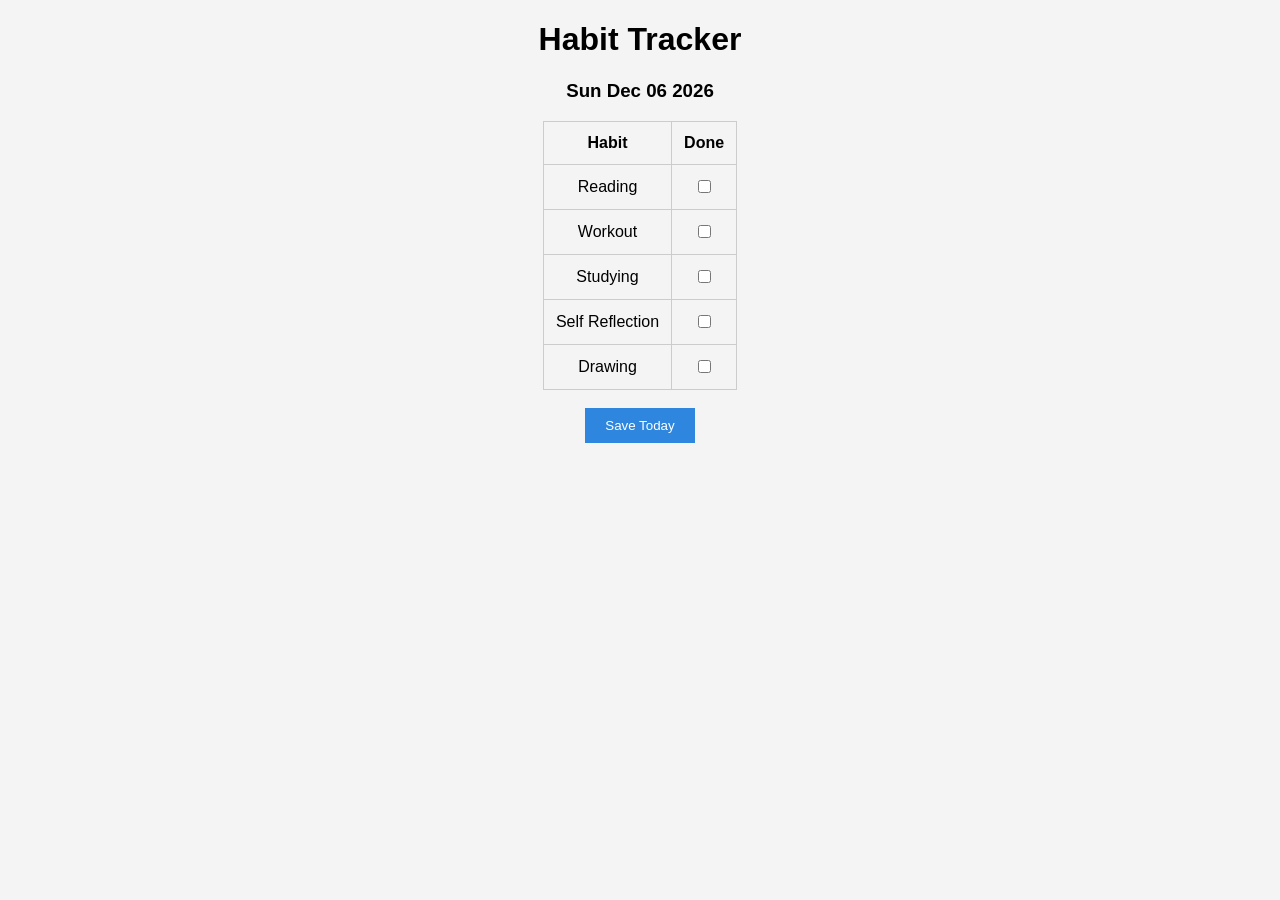
==== tracker.html @ 4c00a38f "Add files via upload" ====
<!DOCTYPE html>
<html lang="en">
<head>
  <meta charset="UTF-8" />
  <meta name="viewport" content="width=device-width, initial-scale=1.0"/>
  <title>HabitGrid — April 2026</title>
  <link rel="stylesheet" href="style.css" />
  <link href="https://fonts.googleapis.com/css2?family=Syne:wght@400;600;700;800&family=DM+Mono:wght@300;400;500&display=swap" rel="stylesheet"/>
</head>
<body class="tracker-page">

  <!-- Top Bar -->
  <header class="topbar">
    <div class="topbar-left">
      <div class="brand-icon small">
        <span class="dot d1"></span><span class="dot d2"></span>
        <span class="dot d3"></span><span class="dot d4"></span>
      </div>
      <span class="topbar-title">HabitGrid</span>
    </div>
    <div class="topbar-center">
      <span class="month-label">April 2026</span>
    </div>
    <div class="topbar-right">
      <span class="user-badge" id="userBadge">—</span>
      <button class="btn-logout" id="logoutBtn">Logout</button>
    </div>
  </header>

  <!-- Loading overlay -->
  <div class="loading-overlay" id="loadingOverlay">
    <div class="loader-ring"></div>
    <p>Syncing your grid…</p>
  </div>

  <!-- Main content -->
  <main class="main-content">

    <!-- Summary cards -->
    <section class="summary-row" id="summaryRow"></section>

    <!-- Grid -->
    <section class="grid-section">
      <div class="grid-scroll-wrapper">
        <table class="habit-table" id="habitTable">
          <thead>
            <tr id="dateHeaderRow">
              <th class="habit-label-th">Habit</th>
              <!-- date cols injected by JS -->
            </tr>
          </thead>
          <tbody id="habitBody">
            <!-- rows injected by JS -->
          </tbody>
        </table>
      </div>
    </section>

    <!-- Legend -->
    <div class="legend">
      <span class="legend-item"><span class="legend-dot done"></span> Done</span>
      <span class="legend-item"><span class="legend-dot today"></span> Today</span>
      <span class="legend-item"><span class="legend-dot locked"></span> Locked</span>
    </div>

  </main>

  <!-- Toast -->
  <div class="toast" id="toast"></div>

  <script src="script.js"></script>
</body>
</html>
---- style.css ----
/* ==============================
   CSS Variables & Reset
================================ */
:root {
  --bg: #0d0f14;
  --bg2: #13161e;
  --bg3: #1a1e29;
  --border: #272c3a;
  --text: #e8eaf0;
  --text-muted: #6b7280;
  --text-dim: #3d4455;

  --accent: #f0c040;
  --accent2: #e8834a;

  /* Habit colors */
  --c-workout:  #f97316;
  --c-reading:  #3b82f6;
  --c-learning: #8b5cf6;
  --c-icebath:  #06b6d4;
  --c-selfctrl: #22c55e;
  --c-audio:    #ec4899;

  --radius: 8px;
  --cell: 34px;
  --font-display: 'Syne', sans-serif;
  --font-mono: 'DM Mono', monospace;
}

*, *::before, *::after { box-sizing: border-box; margin: 0; padding: 0; }

html { scroll-behavior: smooth; }

body {
  background: var(--bg);
  color: var(--text);
  font-family: var(--font-mono);
  min-height: 100vh;
  overflow-x: hidden;
}

/* ==============================
   LOGIN PAGE
================================ */
.login-page {
  display: flex;
  align-items: center;
  justify-content: center;
  min-height: 100vh;
  position: relative;
}

.login-bg {
  position: fixed;
  inset: 0;
  background:
    radial-gradient(ellipse 80% 60% at 20% 20%, rgba(240,192,64,0.07) 0%, transparent 60%),
    radial-gradient(ellipse 60% 50% at 80% 80%, rgba(236,72,153,0.06) 0%, transparent 55%),
    var(--bg);
  z-index: 0;
}

.grid-overlay {
  position: absolute;
  inset: 0;
  background-image:
    linear-gradient(var(--border) 1px, transparent 1px),
    linear-gradient(90deg, var(--border) 1px, transparent 1px);
  background-size: 40px 40px;
  opacity: 0.4;
}

.login-wrapper {
  position: relative;
  z-index: 1;
  width: 100%;
  max-width: 420px;
  padding: 20px;
}

.login-card {
  background: var(--bg2);
  border: 1px solid var(--border);
  border-radius: 16px;
  padding: 48px 40px 36px;
  box-shadow: 0 40px 80px rgba(0,0,0,0.5);
}

/* Brand block */
.login-brand {
  text-align: center;
  margin-bottom: 40px;
}

.brand-icon {
  display: inline-grid;
  grid-template-columns: 1fr 1fr;
  gap: 5px;
  margin-bottom: 16px;
}

.brand-icon.small {
  gap: 3px;
  display: inline-grid;
  grid-template-columns: 1fr 1fr;
}

.dot {
  width: 12px; height: 12px;
  border-radius: 50%;
  display: block;
}
.brand-icon.small .dot { width: 7px; height: 7px; }

.d1 { background: var(--c-workout); }
.d2 { background: var(--c-reading); }
.d3 { background: var(--c-selfctrl); }
.d4 { background: var(--c-audio); }

.brand-name {
  font-family: var(--font-display);
  font-size: 2rem;
  font-weight: 800;
  letter-spacing: -0.03em;
  color: var(--text);
}

.brand-sub {
  font-size: 0.75rem;
  color: var(--text-muted);
  letter-spacing: 0.12em;
  text-transform: uppercase;
  margin-top: 4px;
}

/* Form */
.login-form { display: flex; flex-direction: column; gap: 16px; }

.field-group { display: flex; flex-direction: column; gap: 6px; }

.field-group label {
  font-size: 0.7rem;
  letter-spacing: 0.1em;
  text-transform: uppercase;
  color: var(--text-muted);
}

.field-group input {
  background: var(--bg3);
  border: 1px solid var(--border);
  border-radius: var(--radius);
  color: var(--text);
  font-family: var(--font-mono);
  font-size: 0.95rem;
  padding: 12px 14px;
  outline: none;
  transition: border-color 0.2s;
}

.field-group input:focus {
  border-color: var(--accent);
}

.field-group input::placeholder {
  color: var(--text-dim);
}

.error-msg {
  font-size: 0.78rem;
  color: #f87171;
  background: rgba(248,113,113,0.08);
  border: 1px solid rgba(248,113,113,0.2);
  border-radius: 6px;
  padding: 8px 12px;
  display: none;
}
.error-msg.visible { display: block; }

.btn-login {
  background: var(--accent);
  border: none;
  border-radius: var(--radius);
  color: #0d0f14;
  cursor: pointer;
  font-family: var(--font-display);
  font-size: 0.95rem;
  font-weight: 700;
  padding: 14px;
  letter-spacing: 0.02em;
  display: flex;
  align-items: center;
  justify-content: center;
  gap: 8px;
  transition: opacity 0.2s, transform 0.15s;
  margin-top: 4px;
}

.btn-login:hover { opacity: 0.88; transform: translateY(-1px); }
.btn-login:active { transform: translateY(0); }

.btn-arrow { font-size: 1.1rem; }

.login-hint {
  text-align: center;
  font-size: 0.7rem;
  color: var(--text-dim);
  margin-top: 20px;
}

/* ==============================
   TRACKER PAGE
================================ */
.tracker-page { background: var(--bg); }

/* Topbar */
.topbar {
  position: sticky;
  top: 0;
  z-index: 100;
  display: flex;
  align-items: center;
  justify-content: space-between;
  padding: 12px 28px;
  background: rgba(13,15,20,0.9);
  backdrop-filter: blur(12px);
  border-bottom: 1px solid var(--border);
}

.topbar-left {
  display: flex;
  align-items: center;
  gap: 10px;
}

.topbar-title {
  font-family: var(--font-display);
  font-weight: 800;
  font-size: 1.1rem;
  letter-spacing: -0.02em;
}

.topbar-center .month-label {
  font-family: var(--font-display);
  font-weight: 700;
  font-size: 1rem;
  color: var(--accent);
  letter-spacing: 0.02em;
}

.topbar-right {
  display: flex;
  align-items: center;
  gap: 12px;
}

.user-badge {
  font-size: 0.78rem;
  font-weight: 500;
  color: var(--text-muted);
  background: var(--bg3);
  border: 1px solid var(--border);
  padding: 5px 12px;
  border-radius: 20px;
}

.btn-logout {
  background: transparent;
  border: 1px solid var(--border);
  border-radius: 6px;
  color: var(--text-muted);
  cursor: pointer;
  font-family: var(--font-mono);
  font-size: 0.75rem;
  padding: 5px 12px;
  transition: border-color 0.2s, color 0.2s;
}
.btn-logout:hover { border-color: #f87171; color: #f87171; }

/* Loading */
.loading-overlay {
  position: fixed;
  inset: 0;
  background: rgba(13,15,20,0.88);
  z-index: 200;
  display: flex;
  flex-direction: column;
  align-items: center;
  justify-content: center;
  gap: 16px;
  font-size: 0.85rem;
  color: var(--text-muted);
  letter-spacing: 0.05em;
  transition: opacity 0.3s;
}
.loading-overlay.hidden { opacity: 0; pointer-events: none; }

.loader-ring {
  width: 40px; height: 40px;
  border: 3px solid var(--border);
  border-top-color: var(--accent);
  border-radius: 50%;
  animation: spin 0.8s linear infinite;
}
@keyframes spin { to { transform: rotate(360deg); } }

/* Main */
.main-content {
  max-width: 1300px;
  margin: 0 auto;
  padding: 28px 20px 60px;
}

/* Summary row */
.summary-row {
  display: flex;
  flex-wrap: wrap;
  gap: 12px;
  margin-bottom: 28px;
}

.summary-card {
  flex: 1 1 140px;
  background: var(--bg2);
  border: 1px solid var(--border);
  border-radius: 12px;
  padding: 14px 18px;
  position: relative;
  overflow: hidden;
  transition: transform 0.2s;
}
.summary-card:hover { transform: translateY(-2px); }

.summary-card::before {
  content: '';
  position: absolute;
  left: 0; top: 0; bottom: 0;
  width: 3px;
  border-radius: 3px 0 0 3px;
  background: var(--habit-color, var(--accent));
}

.summary-habit-name {
  font-size: 0.68rem;
  text-transform: uppercase;
  letter-spacing: 0.1em;
  color: var(--text-muted);
  margin-bottom: 8px;
  white-space: nowrap;
  overflow: hidden;
  text-overflow: ellipsis;
}

.summary-streak {
  font-family: var(--font-display);
  font-weight: 800;
  font-size: 1.8rem;
  line-height: 1;
  color: var(--habit-color, var(--accent));
}

.summary-streak-label {
  font-size: 0.65rem;
  color: var(--text-muted);
  margin-top: 2px;
  letter-spacing: 0.06em;
}

.summary-completion {
  font-size: 0.7rem;
  color: var(--text-muted);
  margin-top: 6px;
}

/* Grid section */
.grid-section {
  background: var(--bg2);
  border: 1px solid var(--border);
  border-radius: 14px;
  overflow: hidden;
}

.grid-scroll-wrapper {
  overflow-x: auto;
  -webkit-overflow-scrolling: touch;
}

.habit-table {
  border-collapse: collapse;
  width: max-content;
  min-width: 100%;
}

/* Table header */
.habit-table thead tr {
  background: var(--bg3);
  border-bottom: 1px solid var(--border);
}

.habit-label-th {
  position: sticky;
  left: 0;
  z-index: 10;
  background: var(--bg3);
  padding: 14px 20px 14px 20px;
  text-align: left;
  font-size: 0.68rem;
  letter-spacing: 0.1em;
  text-transform: uppercase;
  color: var(--text-muted);
  border-right: 1px solid var(--border);
  min-width: 160px;
  white-space: nowrap;
}

.date-th {
  width: var(--cell);
  min-width: var(--cell);
  text-align: center;
  font-size: 0.65rem;
  font-weight: 500;
  color: var(--text-muted);
  padding: 10px 4px;
  white-space: nowrap;
}

.date-th.today-col {
  color: var(--accent);
  font-weight: 700;
}

.date-th.weekend {
  color: var(--text-dim);
}

/* Table body */
.habit-row {
  border-bottom: 1px solid var(--border);
  transition: background 0.15s;
}
.habit-row:last-child { border-bottom: none; }
.habit-row:hover { background: rgba(255,255,255,0.015); }

.habit-name-cell {
  position: sticky;
  left: 0;
  z-index: 5;
  background: var(--bg2);
  padding: 0 20px;
  border-right: 1px solid var(--border);
  min-width: 160px;
}
.habit-row:hover .habit-name-cell { background: var(--bg3); }

.habit-name-inner {
  display: flex;
  align-items: center;
  gap: 8px;
  padding: 10px 0;
}

.habit-color-bar {
  width: 3px;
  height: 24px;
  border-radius: 2px;
  flex-shrink: 0;
}

.habit-label {
  font-size: 0.8rem;
  font-weight: 500;
  white-space: nowrap;
  overflow: hidden;
  text-overflow: ellipsis;
}

.habit-emoji {
  font-size: 0.9rem;
  flex-shrink: 0;
}

/* Cell */
.cell-td {
  width: var(--cell);
  min-width: var(--cell);
  padding: 6px 3px;
  text-align: center;
  vertical-align: middle;
}

.circle {
  width: 26px;
  height: 26px;
  border-radius: 50%;
  margin: 0 auto;
  border: 1.5px solid var(--border);
  background: transparent;
  cursor: pointer;
  display: flex;
  align-items: center;
  justify-content: center;
  font-size: 0.6rem;
  transition: transform 0.12s, background 0.15s, border-color 0.15s, box-shadow 0.15s;
  position: relative;
}

.circle:hover:not(.locked) {
  transform: scale(1.15);
  border-color: var(--habit-color, var(--accent));
}

.circle.done {
  background: var(--habit-color, var(--accent));
  border-color: var(--habit-color, var(--accent));
  box-shadow: 0 0 8px rgba(var(--habit-color-raw, 240,192,64), 0.4);
}

.circle.done::after {
  content: '✓';
  color: #fff;
  font-size: 0.75rem;
  font-weight: 700;
  line-height: 1;
}

.circle.today-circle {
  border-color: var(--accent);
  border-width: 2px;
}

.circle.today-circle.done {
  box-shadow: 0 0 12px rgba(240,192,64,0.5);
}

.circle.locked {
  cursor: default;
  opacity: 0.35;
}

/* Pending state */
.circle.pending {
  animation: pulse 0.6s ease infinite;
}
@keyframes pulse {
  0%, 100% { opacity: 1; }
  50% { opacity: 0.5; }
}

/* Today col highlight */
.cell-td.today-col-cell {
  background: rgba(240,192,64,0.025);
}

/* Legend */
.legend {
  display: flex;
  gap: 20px;
  justify-content: flex-end;
  margin-top: 16px;
  padding-right: 4px;
}

.legend-item {
  display: flex;
  align-items: center;
  gap: 6px;
  font-size: 0.7rem;
  color: var(--text-muted);
  letter-spacing: 0.05em;
}

.legend-dot {
  width: 12px; height: 12px;
  border-radius: 50%;
  border: 1.5px solid var(--border);
}
.legend-dot.done { background: var(--accent); border-color: var(--accent); }
.legend-dot.today { border: 2px solid var(--accent); background: transparent; }
.legend-dot.locked { background: transparent; opacity: 0.35; }

/* Toast */
.toast {
  position: fixed;
  bottom: 28px;
  left: 50%;
  transform: translateX(-50%) translateY(80px);
  background: var(--bg3);
  border: 1px solid var(--border);
  border-radius: 8px;
  padding: 10px 20px;
  font-size: 0.8rem;
  color: var(--text);
  z-index: 300;
  transition: transform 0.3s cubic-bezier(0.34,1.56,0.64,1);
  white-space: nowrap;
}
.toast.show { transform: translateX(-50%) translateY(0); }

/* ==============================
   RESPONSIVE
================================ */
@media (max-width: 640px) {
  .topbar { padding: 10px 14px; }
  .topbar-center { display: none; }
  .main-content { padding: 16px 12px 60px; }
  .login-card { padding: 36px 24px 28px; }
  .summary-card { flex: 1 1 120px; }
  .habit-label-th { min-width: 130px; padding-left: 12px; padding-right: 12px; }
  .habit-name-cell { min-width: 130px; padding: 0 12px; }
  --cell: 30px;
  .circle { width: 22px; height: 22px; }
  .brand-name { font-size: 1.7rem; }
}

@media (max-width: 400px) {
  .topbar-right .user-badge { display: none; }
  .summary-card { flex: 1 1 100px; }
}
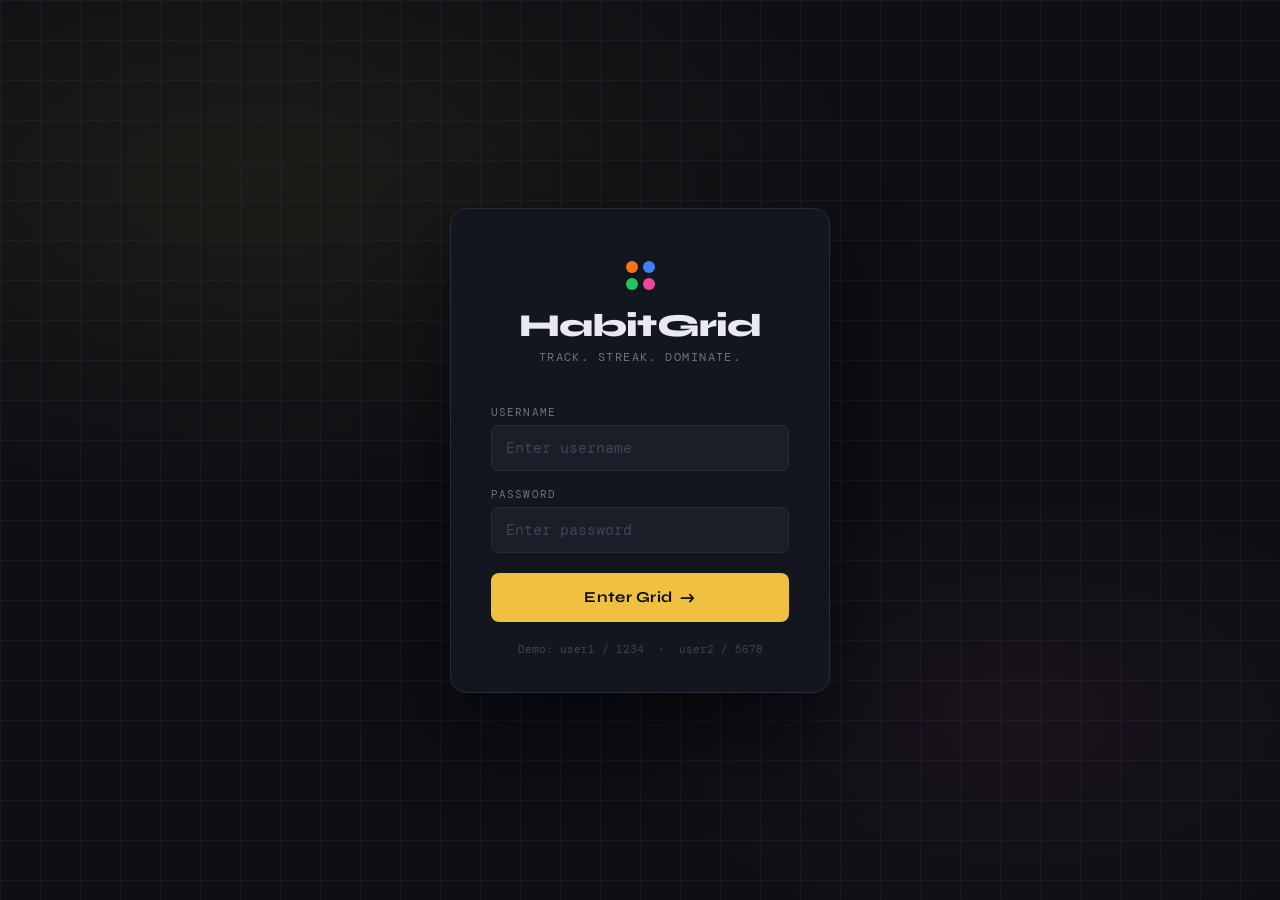
==== commit 88f0f703: "Update tracker.html" ====
--- a/tracker.html
+++ b/tracker.html
@@ -3,7 +3,7 @@
 <head>
   <meta charset="UTF-8" />
   <meta name="viewport" content="width=device-width, initial-scale=1.0"/>
-  <title>HabitGrid — April 2026</title>
+  <title>HabitGrid — May 2026</title>
   <link rel="stylesheet" href="style.css" />
   <link href="https://fonts.googleapis.com/css2?family=Syne:wght@400;600;700;800&family=DM+Mono:wght@300;400;500&display=swap" rel="stylesheet"/>
 </head>
@@ -19,7 +19,7 @@
       <span class="topbar-title">HabitGrid</span>
     </div>
     <div class="topbar-center">
-      <span class="month-label">April 2026</span>
+      <span class="month-label">May 2026</span>
     </div>
     <div class="topbar-right">
       <span class="user-badge" id="userBadge">—</span>
